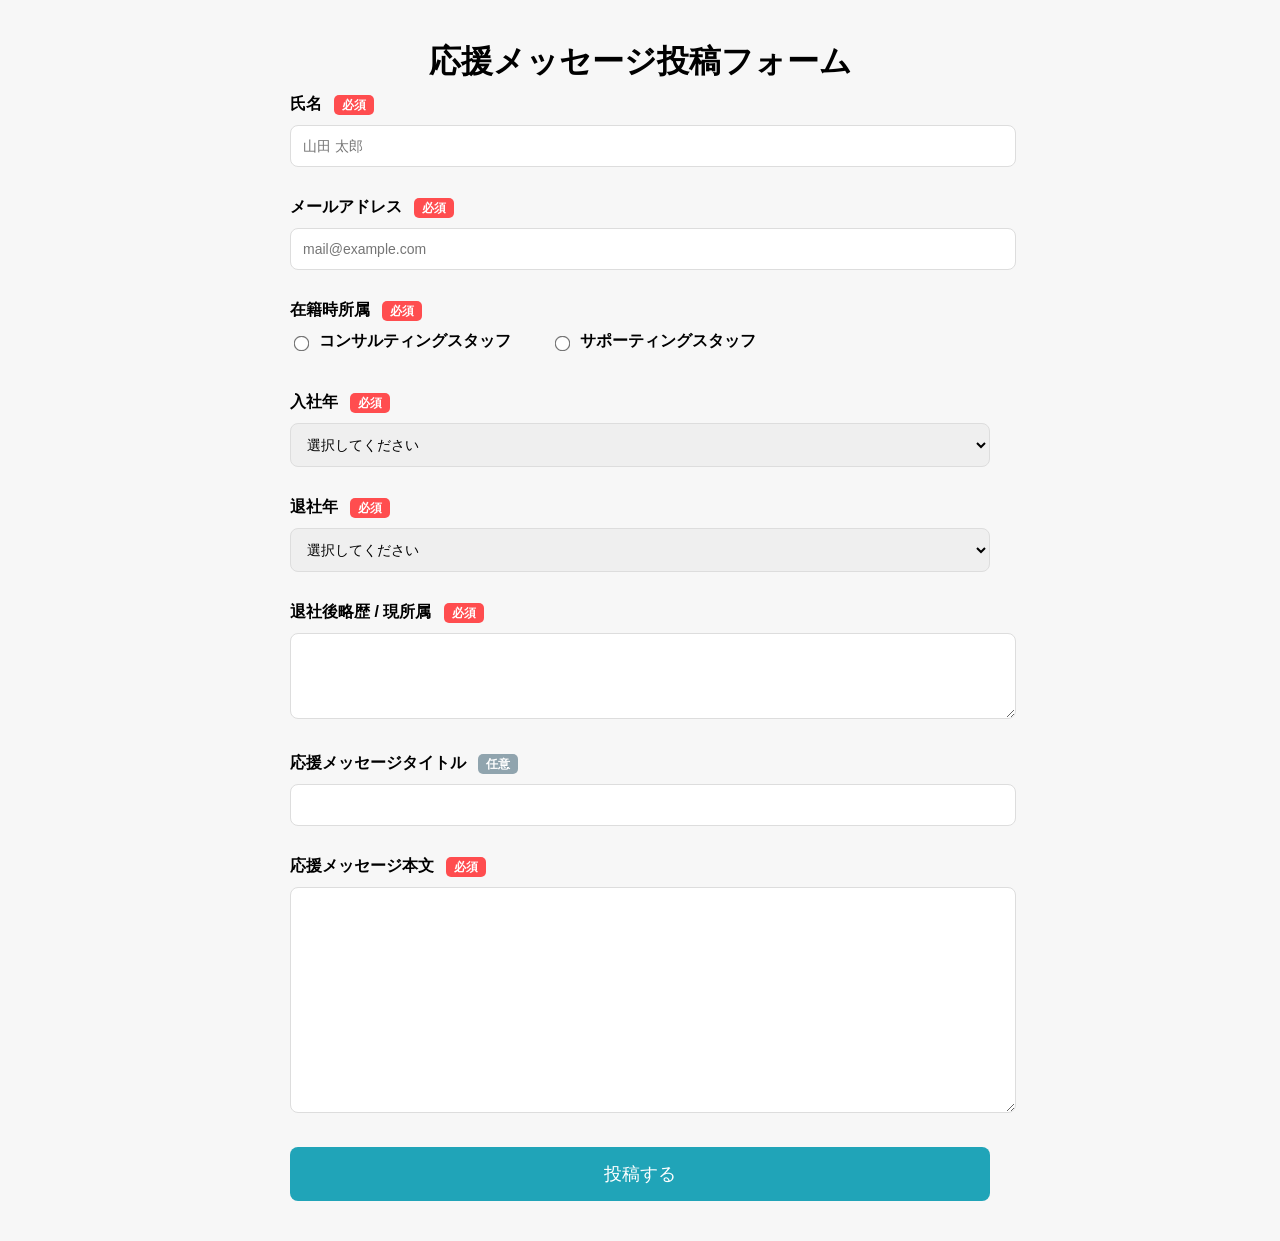
==== index.html @ 02ba63cc "Add files via upload" ====
<!DOCTYPE html>
<html lang="ja">
<head>
  <meta charset="UTF-8">
  <title>応援メッセージ投稿フォーム</title>
  <link rel="stylesheet" href="style.css">
</head>
<body>

<div class="wrapper">
  <h1>応援メッセージ投稿フォーム</h1>

  <form id="myForm">
    <!-- 氏名 -->
    <div class="form-group">
      <label>氏名 <span class="badge required">必須</span></label>
      <input type="text" name="entry.2079323008" placeholder="山田 太郎" required>
    </div>

    <!-- メール -->
    <div class="form-group">
      <label>メールアドレス <span class="badge required">必須</span></label>
      <input type="email" name="entry.8506932" placeholder="mail@example.com" required>
    </div>

    <!-- 在籍時所属 -->
    <div class="form-group">
      <label>在籍時所属 <span class="badge required">必須</span></label>
      <div class="radio-box">
        <label><input type="radio" name="entry.1143568180" value="コンサルティングスタッフ" required> コンサルティングスタッフ</label>
        <label><input type="radio" name="entry.1143568180" value="サポーティングスタッフ" required> サポーティングスタッフ</label>
      </div>
    </div>

    <!-- 入社年 -->
    <div class="form-group">
      <label>入社年 <span class="badge required">必須</span></label>
      <select name="entry.83428756" required>
        <option value="">選択してください</option>
        <option>1995</option><option>1996</option><option>1997</option><option>1998</option>
        <option>1999</option><option>2000</option><option>2001</option><option>2002</option>
        <option>2003</option><option>2004</option><option>2005</option><option>2006</option>
        <option>2007</option><option>2008</option><option>2009</option><option>2010</option>
        <option>2011</option><option>2012</option><option>2013</option><option>2014</option>
        <option>2015</option><option>2016</option><option>2017</option><option>2018</option>
        <option>2019</option><option>2020</option><option>2021</option><option>2022</option>
        <option>2023</option><option>2024</option><option>2025</option><option>2026</option>
      </select>
    </div>

    <!-- 退社年 -->
    <div class="form-group">
      <label>退社年 <span class="badge required">必須</span></label>
      <select name="entry.1013753232" required>
        <option value="">選択してください</option>
        <option>1995</option><option>1996</option><option>1997</option><option>1998</option>
        <option>1999</option><option>2000</option><option>2001</option><option>2002</option>
        <option>2003</option><option>2004</option><option>2005</option><option>2006</option>
        <option>2007</option><option>2008</option><option>2009</option><option>2010</option>
        <option>2011</option><option>2012</option><option>2013</option><option>2014</option>
        <option>2015</option><option>2016</option><option>2017</option><option>2018</option>
        <option>2019</option><option>2020</option><option>2021</option><option>2022</option>
        <option>2023</option><option>2024</option><option>2025</option><option>2026</option>
      </select>
    </div>

    <!-- 経歴 -->
    <div class="form-group">
      <label>退社後略歴 / 現所属 <span class="badge required">必須</span></label>
      <textarea name="entry.1555634786" required rows="2" ></textarea>
    </div>

    <!-- タイトル -->
    <div class="form-group">
      <label>応援メッセージタイトル <span class="badge optional">任意</span></label>
      <input type="text" name="entry.2121020883">
    </div>

    <!-- 本文 -->
    <div class="form-group">
      <label>応援メッセージ本文 <span class="badge required">必須</span></label>
      <textarea name="entry.192152360" required rows=""></textarea>
    </div>

    <button type="submit">投稿する</button>
  </form>

  </div>
</div>

<script>
  const form = document.getElementById('myForm');
  const success = document.getElementById('successMessage');

  form.addEventListener('submit', function(e) {
    e.preventDefault();

    const url = "https://docs.google.com/forms/d/e/1FAIpQLSdGJZWt-93YMYYefN2bBK1kmXZpijWSLK-l64NF6qEQIdXqtQ/formResponse";
    const data = new FormData(form);

    fetch(url, {
      method: "POST",
      mode: "no-cors",
      body: data
    }).then(() => {
      form.style.display = "none";
      success.style.display = "block";
    }).catch(() => {
      alert("送信中にエラーが発生しました。もう一度お試しください。");
    });
  });
</script>

</body>
</html>
---- style.css ----
body {
  font-family: "Noto Sans JP", sans-serif;
  background: #f7f7f7;
  margin: 0;
}

.wrapper {
  max-width: 700px;
  margin: 40px auto;
}

h1 {
  text-align: center;
  margin-bottom: 10px;
}

.desc {
  text-align: center;
  color: #666;
  margin-bottom: 40px;
}

/* フォーム */
.form-group {
  margin-bottom: 30px;
}

label {
  font-weight: bold;
  display: block;
  margin-bottom: 10px;
}

/* バッジ */
.badge {
  font-size: 12px;
  padding: 3px 8px;
  border-radius: 5px;
  margin-left: 8px;
}

.required {
  background: #ff4d4f;
  color: white;
}

.optional {
  background: #90a4ae;
  color: white;
}

/* 名前横並び */
.name-row {
  display: flex;
  gap: 10px;
}

.name-row div {
  flex: 1;
}

/* 入力 */
input, select, textarea {
  width: 100%;
  padding: 12px;
  border-radius: 8px;
  border: 1px solid #ddd;
  font-size: 14px;
}

textarea {
  height: 150px;
}

/* ラジオ */
.radio-box {
  display: flex;
  gap: 40px;
}

.radio-box label {
  display: flex;
  align-items: center;
  gap: 8px;
  white-space: nowrap; /* ← これが重要 */
}

    .radio-box input {
      transform: scale(1.2); /* 少し大きく */
    }

/* ボタン */
button {
  width: 100%;
  background: #20a4b8;
  color: white;
  border: none;
  padding: 15px;
  border-radius: 8px;
  font-size: 18px;
  cursor: pointer;
}

button:hover {
  opacity: 0.9;
  
}
button {
  position: relative;
  z-index: 10;
}

iframe {
  pointer-events: none;
}

/* 経歴（略歴） */
textarea[name="entry.1555634786"] {
  height: 60px; /* 小さめ、2行くらい */
}

/* 応援メッセージ本文 */
textarea[name="entry.192152360"] {
  height: 200px; /* 大きめ、8行くらい */
}
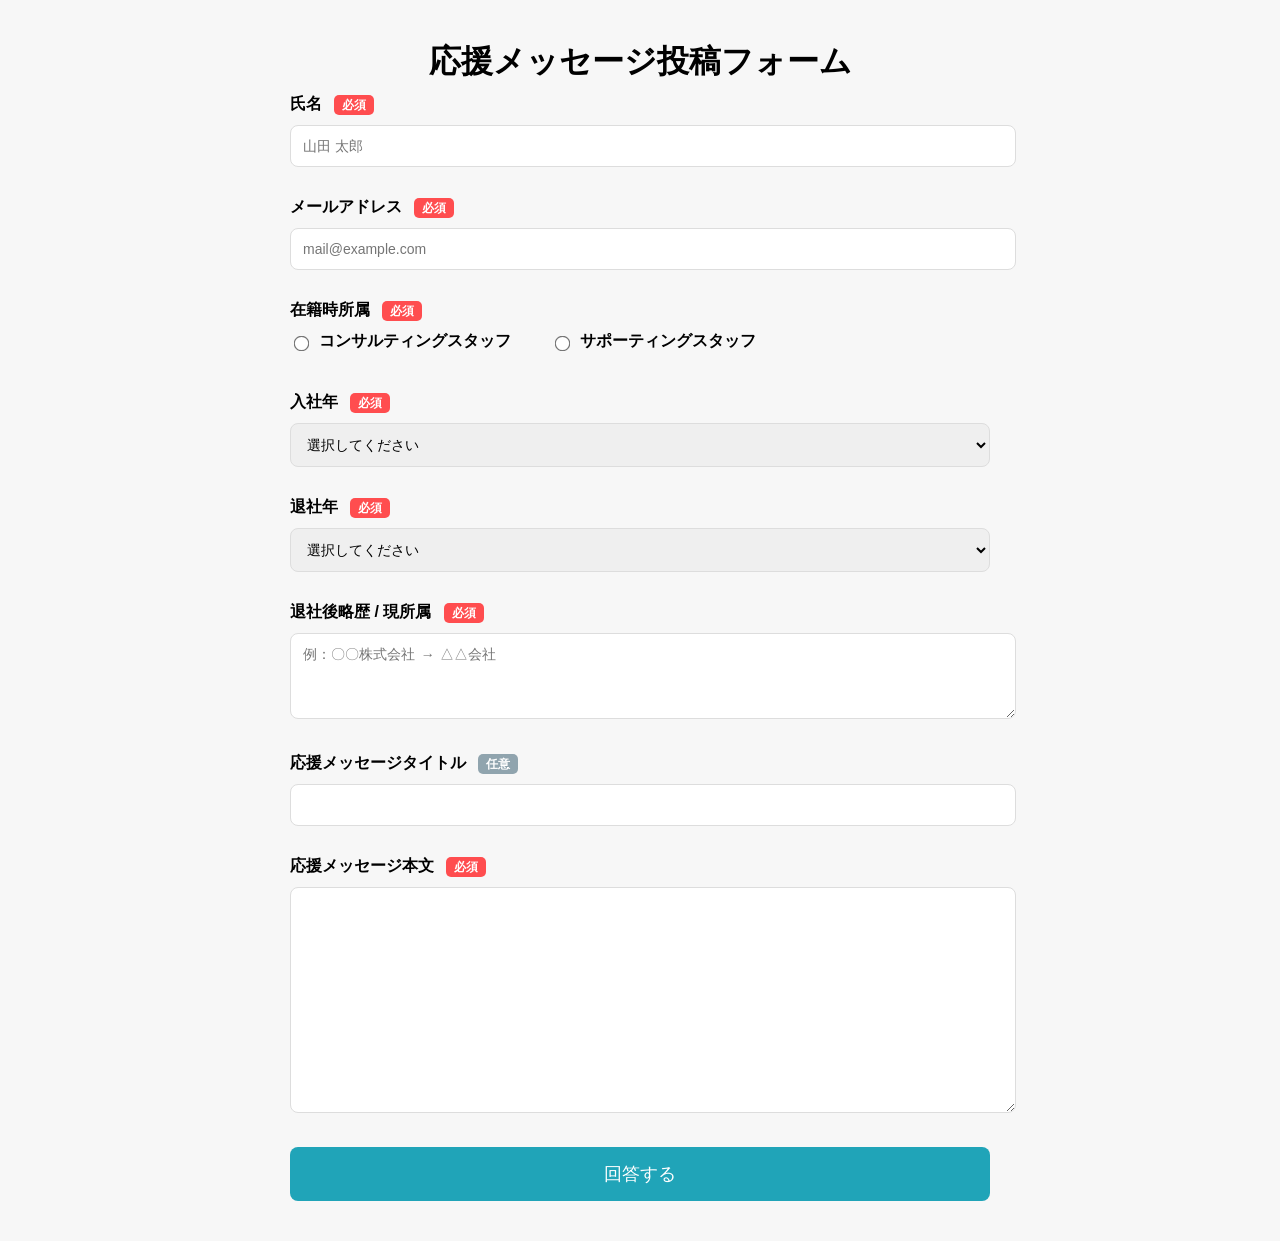
==== commit 93c1249a: "Add files via upload" ====
--- a/index.html
+++ b/index.html
@@ -4,13 +4,28 @@
   <meta charset="UTF-8">
   <title>応援メッセージ投稿フォーム</title>
   <link rel="stylesheet" href="style.css">
+  <style>
+    /* 送信完了メッセージ非表示にしておく */
+    #successMessage {
+      display: none;
+      text-align: center;
+      font-size: 18px;
+      color: #20a4b8;
+      margin-top: 20px;
+    }
+  </style>
 </head>
 <body>
 
 <div class="wrapper">
   <h1>応援メッセージ投稿フォーム</h1>
 
-  <form id="myForm">
+  <!-- hidden iframe -->
+  <iframe name="hidden_iframe" id="hidden_iframe" style="display:none;"></iframe>
+
+  <form action="https://docs.google.com/forms/d/e/1FAIpQLSdGJZWt-93YMYYefN2bBK1kmXZpijWSLK-l64NF6qEQIdXqtQ/formResponse"
+        method="POST" target="hidden_iframe" onsubmit="showMessage()">
+
     <!-- 氏名 -->
     <div class="form-group">
       <label>氏名 <span class="badge required">必須</span></label>
@@ -23,7 +38,7 @@
       <input type="email" name="entry.8506932" placeholder="mail@example.com" required>
     </div>
 
-    <!-- 在籍時所属 -->
+    <!-- 所属 -->
     <div class="form-group">
       <label>在籍時所属 <span class="badge required">必須</span></label>
       <div class="radio-box">
@@ -67,7 +82,7 @@
     <!-- 経歴 -->
     <div class="form-group">
       <label>退社後略歴 / 現所属 <span class="badge required">必須</span></label>
-      <textarea name="entry.1555634786" required rows="2" ></textarea>
+      <textarea name="entry.1555634786" required rows="3" placeholder="例：〇〇株式会社 → △△会社"></textarea>
     </div>
 
     <!-- タイトル -->
@@ -79,36 +94,22 @@
     <!-- 本文 -->
     <div class="form-group">
       <label>応援メッセージ本文 <span class="badge required">必須</span></label>
-      <textarea name="entry.192152360" required rows=""></textarea>
+      <textarea name="entry.192152360" required rows="8"></textarea>
     </div>
 
-    <button type="submit">投稿する</button>
+    <button type="submit">回答する</button>
   </form>
 
-  </div>
+  <div id="successMessage">送信が完了しました！ありがとうございます。</div>
 </div>
 
 <script>
-  const form = document.getElementById('myForm');
-  const success = document.getElementById('successMessage');
-
-  form.addEventListener('submit', function(e) {
-    e.preventDefault();
-
-    const url = "https://docs.google.com/forms/d/e/1FAIpQLSdGJZWt-93YMYYefN2bBK1kmXZpijWSLK-l64NF6qEQIdXqtQ/formResponse";
-    const data = new FormData(form);
-
-    fetch(url, {
-      method: "POST",
-      mode: "no-cors",
-      body: data
-    }).then(() => {
-      form.style.display = "none";
-      success.style.display = "block";
-    }).catch(() => {
-      alert("送信中にエラーが発生しました。もう一度お試しください。");
-    });
-  });
+  function showMessage() {
+    const form = document.getElementById('myForm');
+    const msg = document.getElementById('successMessage');
+    form.style.display = "none";
+    msg.style.display = "block";
+  }
 </script>
 
 </body>
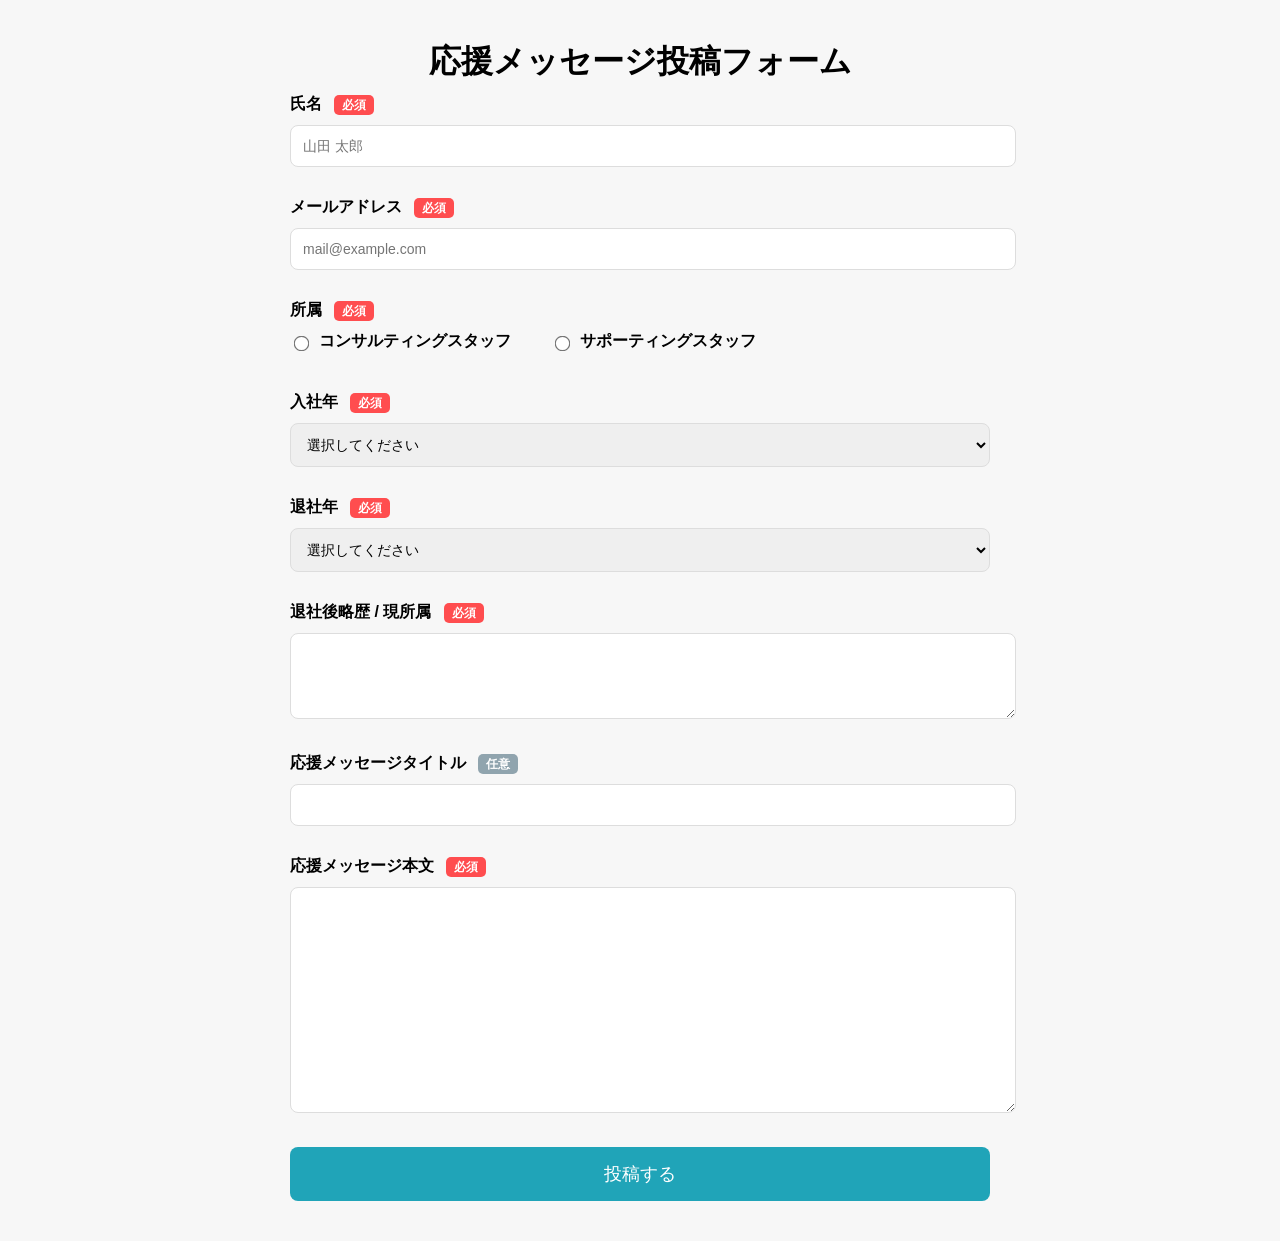
==== commit 701465cd: "Add files via upload" ====
--- a/index.html
+++ b/index.html
@@ -5,13 +5,13 @@
   <title>応援メッセージ投稿フォーム</title>
   <link rel="stylesheet" href="style.css">
   <style>
-    /* 送信完了メッセージ非表示にしておく */
-    #successMessage {
+    .success-message {
       display: none;
       text-align: center;
+      margin-top: 30px;
       font-size: 18px;
       color: #20a4b8;
-      margin-top: 20px;
+      font-weight: bold;
     }
   </style>
 </head>
@@ -20,12 +20,7 @@
 <div class="wrapper">
   <h1>応援メッセージ投稿フォーム</h1>
 
-  <!-- hidden iframe -->
-  <iframe name="hidden_iframe" id="hidden_iframe" style="display:none;"></iframe>
-
-  <form action="https://docs.google.com/forms/d/e/1FAIpQLSdGJZWt-93YMYYefN2bBK1kmXZpijWSLK-l64NF6qEQIdXqtQ/formResponse"
-        method="POST" target="hidden_iframe" onsubmit="showMessage()">
-
+  <form id="myForm">
     <!-- 氏名 -->
     <div class="form-group">
       <label>氏名 <span class="badge required">必須</span></label>
@@ -40,10 +35,16 @@
 
     <!-- 所属 -->
     <div class="form-group">
-      <label>在籍時所属 <span class="badge required">必須</span></label>
+      <label>所属 <span class="badge required">必須</span></label>
       <div class="radio-box">
-        <label><input type="radio" name="entry.1143568180" value="コンサルティングスタッフ" required> コンサルティングスタッフ</label>
-        <label><input type="radio" name="entry.1143568180" value="サポーティングスタッフ" required> サポーティングスタッフ</label>
+        <label>
+          <input type="radio" name="entry.1143568180" required value="コンサルティングスタッフ" >
+          コンサルティングスタッフ
+        </label>
+        <label>
+          <input type="radio" name="entry.1143568180" required value="サポーティングスタッフ" >
+          サポーティングスタッフ
+        </label>
       </div>
     </div>
 
@@ -81,8 +82,8 @@
 
     <!-- 経歴 -->
     <div class="form-group">
-      <label>退社後略歴 / 現所属 <span class="badge required">必須</span></label>
-      <textarea name="entry.1555634786" required rows="3" placeholder="例：〇〇株式会社 → △△会社"></textarea>
+        <label>退社後略歴 / 現所属 <span class="badge required">必須</span></label>
+        <textarea name="entry.1555634786" required rows="3" ></textarea>
     </div>
 
     <!-- タイトル -->
@@ -94,22 +95,39 @@
     <!-- 本文 -->
     <div class="form-group">
       <label>応援メッセージ本文 <span class="badge required">必須</span></label>
-      <textarea name="entry.192152360" required rows="8"></textarea>
+      <textarea name="entry.192152360" required rows="5"></textarea>
     </div>
 
-    <button type="submit">回答する</button>
+    <button type="submit">投稿する</button>
   </form>
 
-  <div id="successMessage">送信が完了しました！ありがとうございます。</div>
+  <div class="success-message" id="successMessage">
+    送信が完了しました！ありがとうございました。
+  </div>
+
 </div>
 
 <script>
-  function showMessage() {
-    const form = document.getElementById('myForm');
-    const msg = document.getElementById('successMessage');
-    form.style.display = "none";
-    msg.style.display = "block";
-  }
+  const form = document.getElementById('myForm');
+  const success = document.getElementById('successMessage');
+
+  form.addEventListener('submit', function(e) {
+    e.preventDefault(); // ページ遷移防止
+
+    const url = "https://docs.google.com/forms/d/e/1FAIpQLSdGJZWt-93YMYYefN2bBK1kmXZpijWSLK-l64NF6qEQIdXqtQ/formResponse";
+    const data = new FormData(form);
+
+    fetch(url, {
+      method: "POST",
+      mode: "no-cors", // GoogleフォームはCORS許可してないので no-cors
+      body: data
+    }).then(() => {
+      form.style.display = "none";     // フォーム非表示
+      success.style.display = "block"; // 完了メッセージ表示
+    }).catch(() => {
+      alert("送信中にエラーが発生しました。もう一度お試しください。");
+    });
+  });
 </script>
 
 </body>
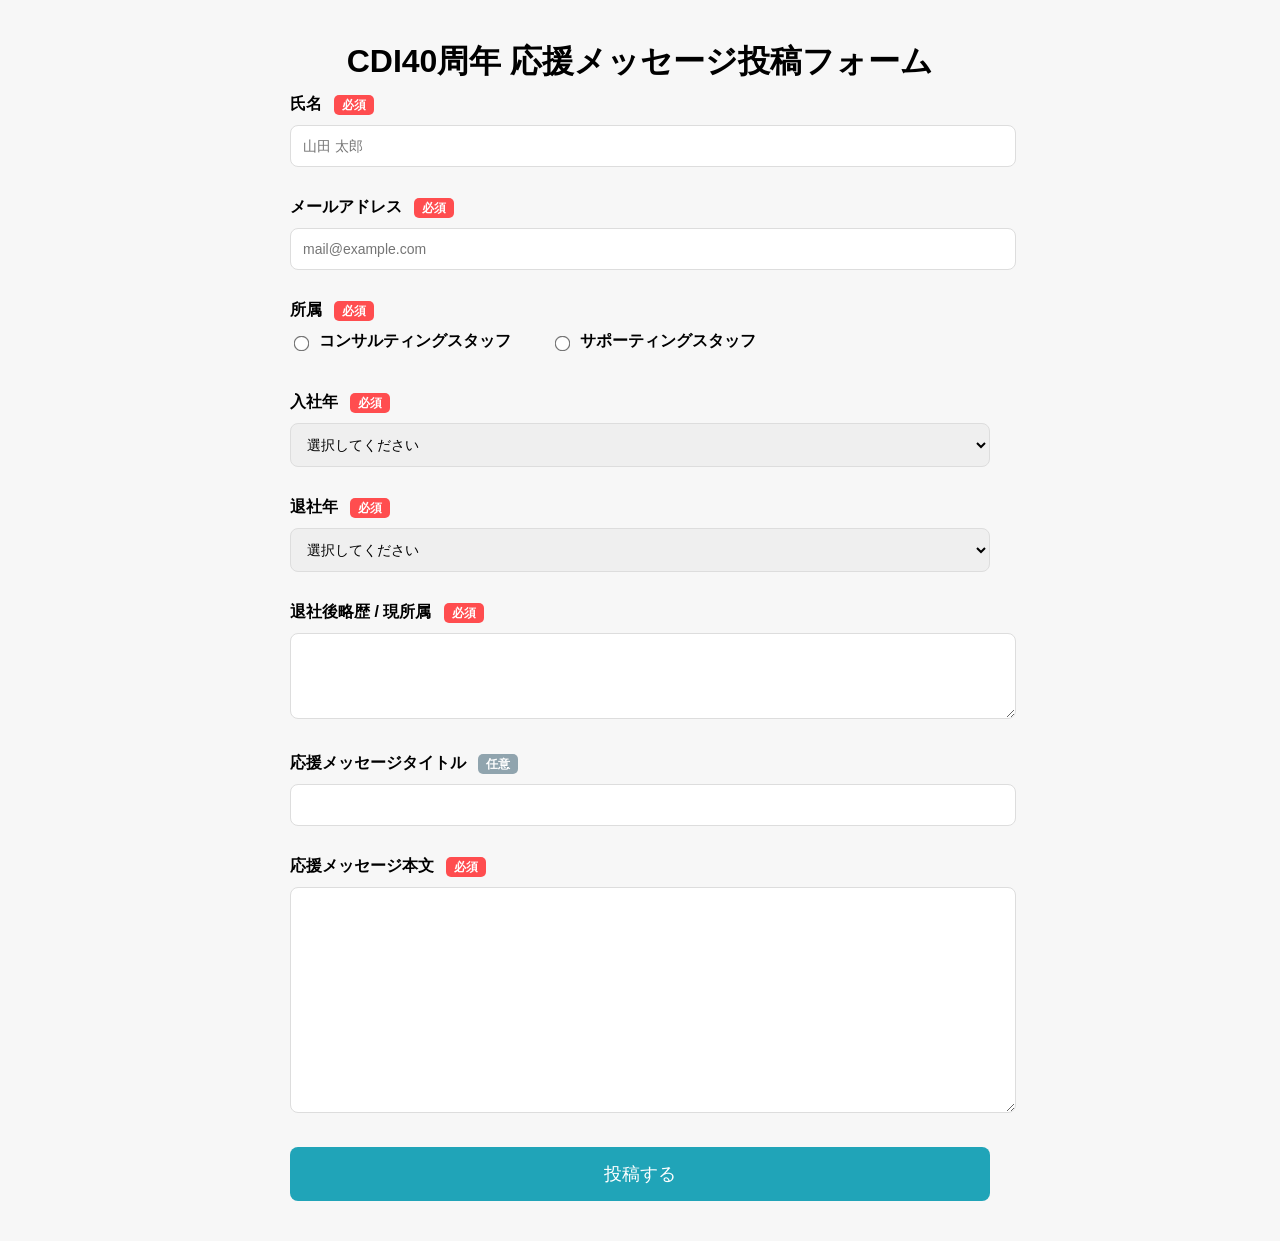
==== commit f46aa9b6: "Add files via upload" ====
--- a/index.html
+++ b/index.html
@@ -18,7 +18,7 @@
 <body>
 
 <div class="wrapper">
-  <h1>応援メッセージ投稿フォーム</h1>
+  <h1>CDI40周年 応援メッセージ投稿フォーム</h1>
 
   <form id="myForm">
     <!-- 氏名 -->
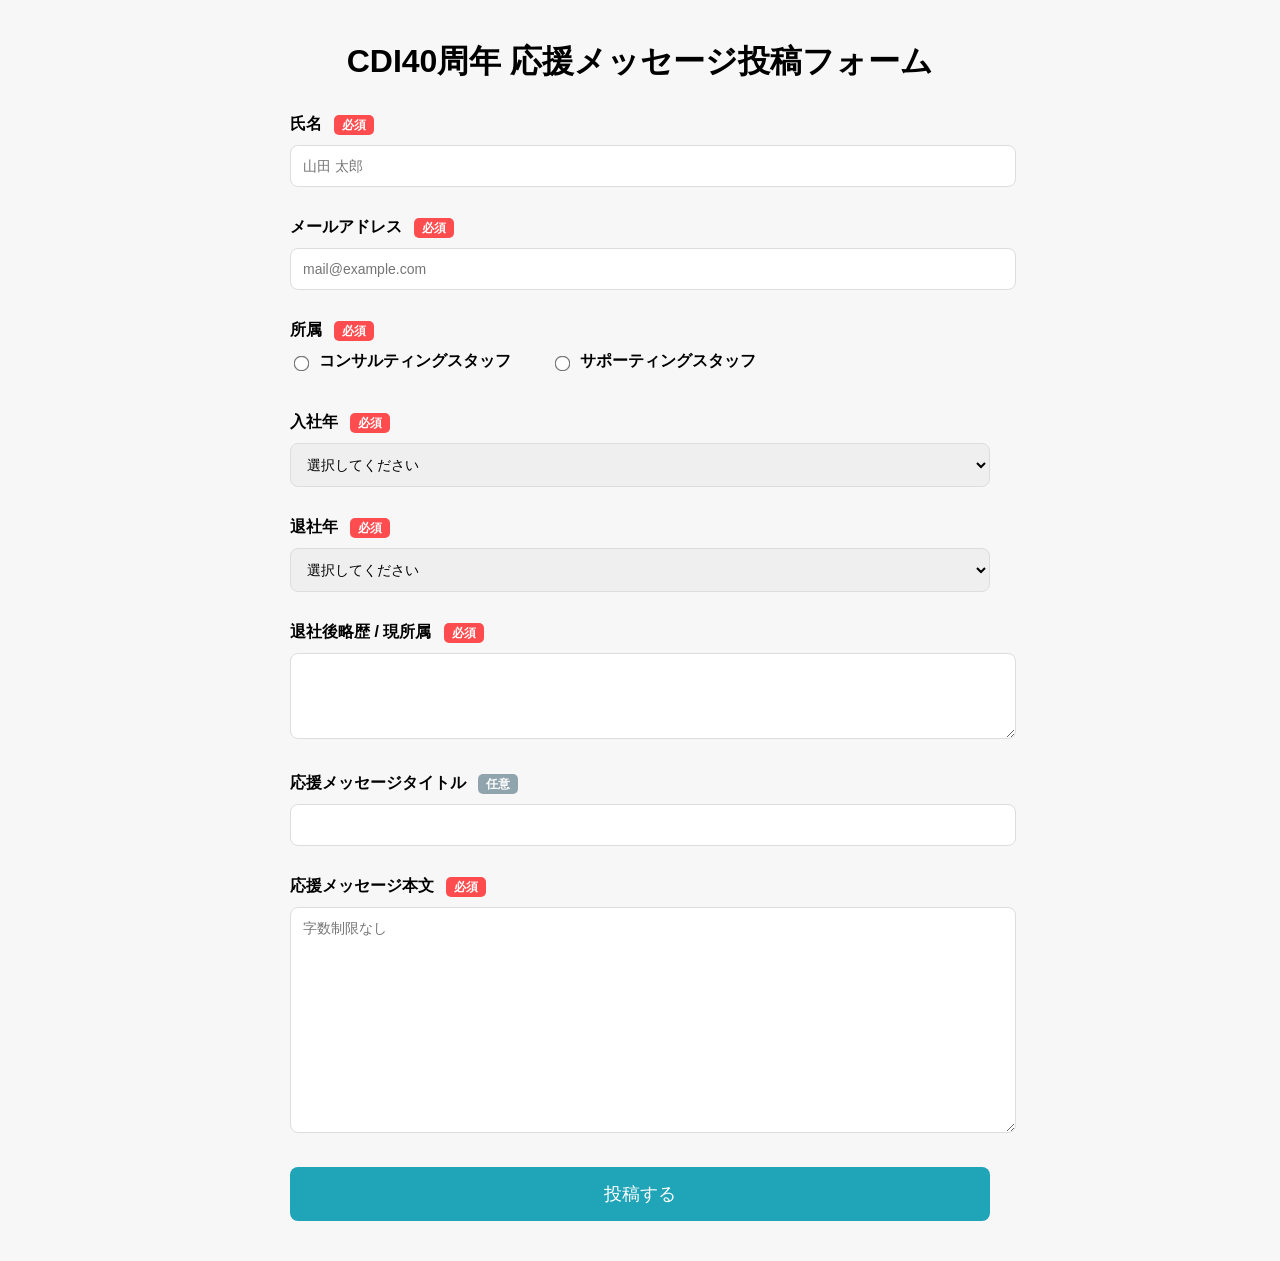
==== commit 4ae12294: "Add files via upload" ====
--- a/index.html
+++ b/index.html
@@ -53,6 +53,9 @@
       <label>入社年 <span class="badge required">必須</span></label>
       <select name="entry.83428756" required>
         <option value="">選択してください</option>
+        <option>1985</option><option>1986</option><option>1987</option><option>1988</option>
+        <option>1989</option><option>1990</option><option>1991</option><option>1992</option>
+        <option>1993</option><option>1994</option>
         <option>1995</option><option>1996</option><option>1997</option><option>1998</option>
         <option>1999</option><option>2000</option><option>2001</option><option>2002</option>
         <option>2003</option><option>2004</option><option>2005</option><option>2006</option>
@@ -69,6 +72,9 @@
       <label>退社年 <span class="badge required">必須</span></label>
       <select name="entry.1013753232" required>
         <option value="">選択してください</option>
+        <option>1985</option><option>1986</option><option>1987</option><option>1988</option>
+        <option>1989</option><option>1990</option><option>1991</option><option>1992</option>
+        <option>1993</option><option>1994</option>
         <option>1995</option><option>1996</option><option>1997</option><option>1998</option>
         <option>1999</option><option>2000</option><option>2001</option><option>2002</option>
         <option>2003</option><option>2004</option><option>2005</option><option>2006</option>
@@ -95,7 +101,7 @@
     <!-- 本文 -->
     <div class="form-group">
       <label>応援メッセージ本文 <span class="badge required">必須</span></label>
-      <textarea name="entry.192152360" required rows="5"></textarea>
+      <textarea name="entry.192152360" required rows="5" placeholder="字数制限なし"></textarea>
     </div>
 
     <button type="submit">投稿する</button>
--- a/style.css
+++ b/style.css
@@ -11,7 +11,7 @@
 
 h1 {
   text-align: center;
-  margin-bottom: 10px;
+  margin-bottom: 30px;
 }
 
 .desc {
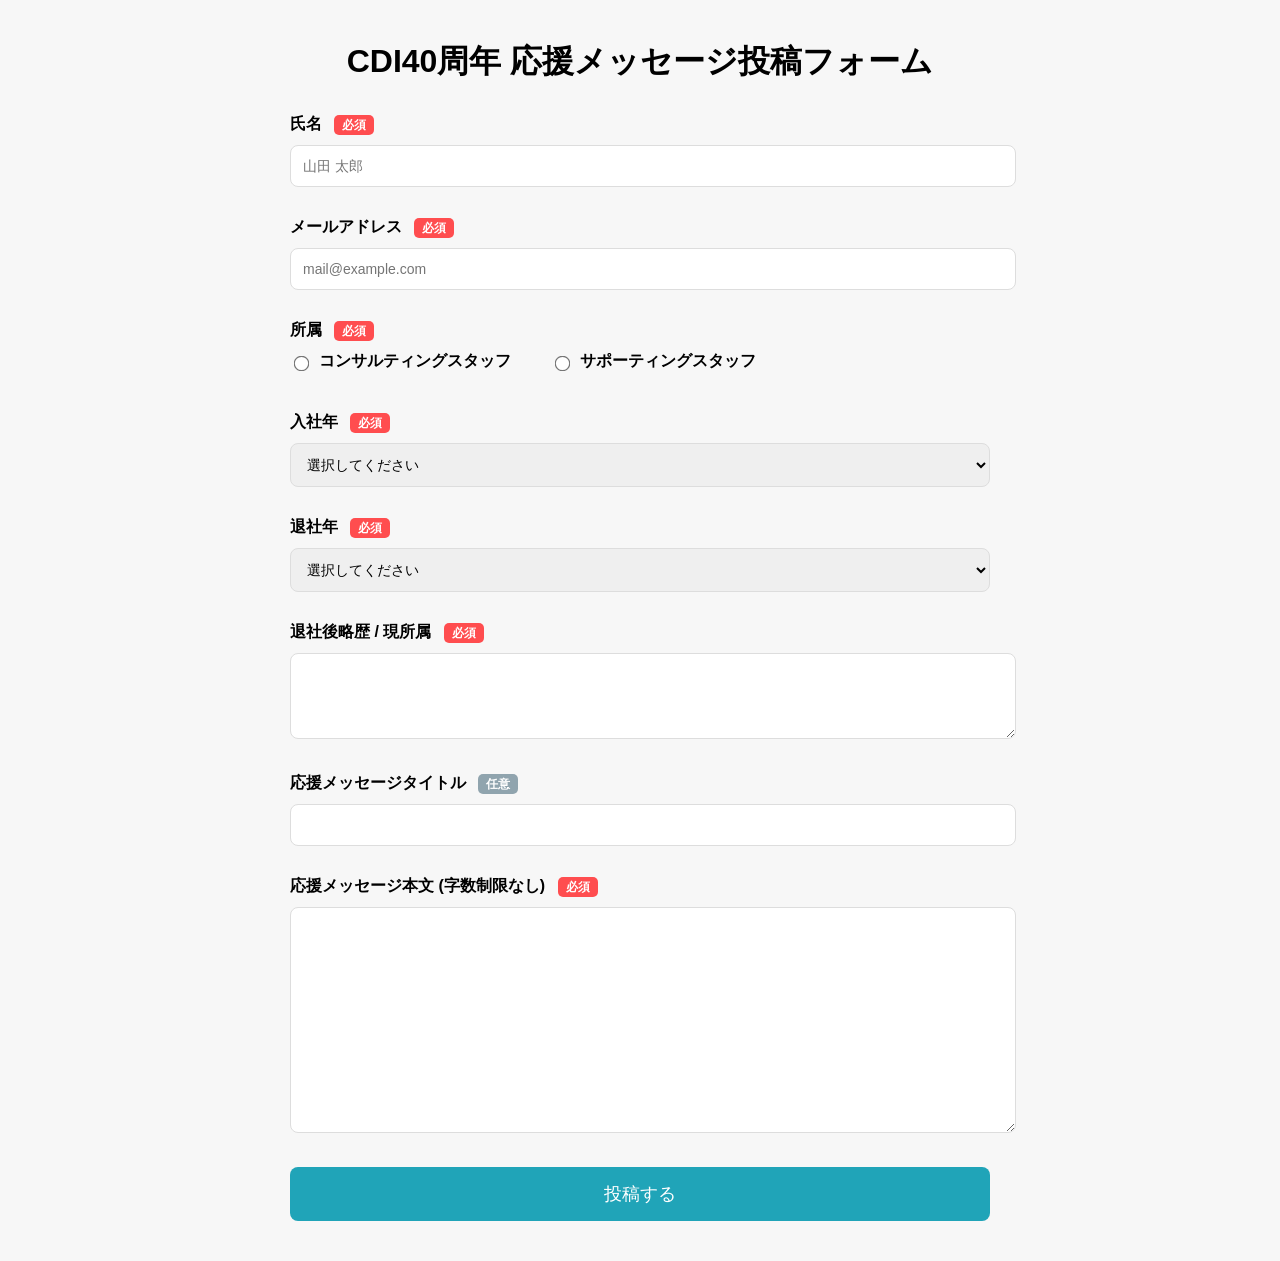
==== commit bd7f6042: "Add files via upload" ====
--- a/index.html
+++ b/index.html
@@ -100,8 +100,8 @@
 
     <!-- 本文 -->
     <div class="form-group">
-      <label>応援メッセージ本文 <span class="badge required">必須</span></label>
-      <textarea name="entry.192152360" required rows="5" placeholder="字数制限なし"></textarea>
+      <label>応援メッセージ本文 (字数制限なし) <span class="badge required">必須</span></label>
+      <textarea name="entry.192152360" required rows="5" ></textarea>
     </div>
 
     <button type="submit">投稿する</button>
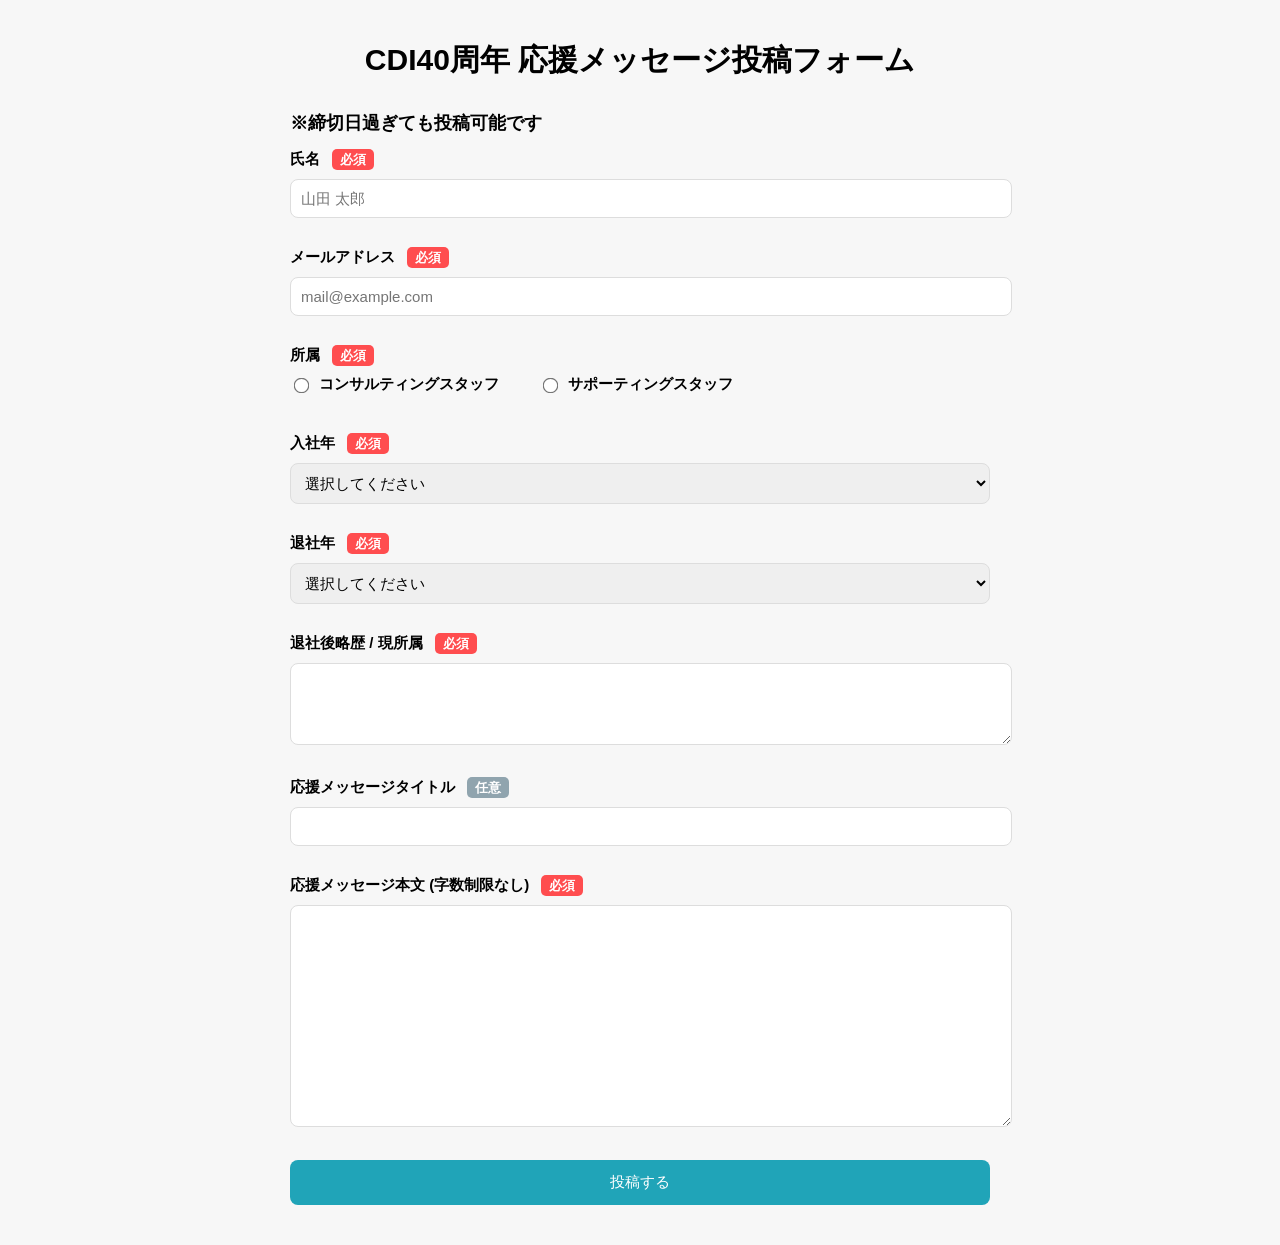
==== commit 9e19b87d: "Add files via upload" ====
--- a/index.html
+++ b/index.html
@@ -20,7 +20,11 @@
 <div class="wrapper">
   <h1>CDI40周年 応援メッセージ投稿フォーム</h1>
 
+<div class="form">
+  <h2>※締切日過ぎても投稿可能です</h2>
+
   <form id="myForm">
+  
     <!-- 氏名 -->
     <div class="form-group">
       <label>氏名 <span class="badge required">必須</span></label>
--- a/style.css
+++ b/style.css
@@ -2,124 +2,130 @@
   font-family: "Noto Sans JP", sans-serif;
   background: #f7f7f7;
   margin: 0;
+  font-size: 12px; /* ← 全体のベースフォントサイズを小さく */
+  margin-bottom: 20px
 }
-
+ 
 .wrapper {
   max-width: 700px;
   margin: 40px auto;
 }
-
+ 
 h1 {
   text-align: center;
   margin-bottom: 30px;
+  font-size: 30px; /* ← 小さく */
 }
-
+ 
 .desc {
   text-align: center;
   color: #666;
   margin-bottom: 40px;
 }
-
+ 
 /* フォーム */
 .form-group {
   margin-bottom: 30px;
 }
-
+ 
 label {
   font-weight: bold;
   display: block;
   margin-bottom: 10px;
+  font-size: 15px; /* ← 小さく */
 }
-
+ 
 /* バッジ */
 .badge {
-  font-size: 12px;
+  font-size: 13px; /* ← 小さく */
   padding: 3px 8px;
   border-radius: 5px;
   margin-left: 8px;
 }
-
+ 
 .required {
   background: #ff4d4f;
   color: white;
 }
-
+ 
 .optional {
   background: #90a4ae;
   color: white;
 }
-
+ 
 /* 名前横並び */
 .name-row {
   display: flex;
   gap: 10px;
 }
-
+ 
 .name-row div {
   flex: 1;
 }
-
+ 
 /* 入力 */
 input, select, textarea {
   width: 100%;
-  padding: 12px;
+  padding: 10px; /* ← 少し詰める */
   border-radius: 8px;
   border: 1px solid #ddd;
-  font-size: 14px;
+  font-size: 15px; /* ← 小さく */
 }
-
+ 
 textarea {
   height: 150px;
 }
-
+ 
 /* ラジオ */
 .radio-box {
   display: flex;
   gap: 40px;
 }
-
+ 
 .radio-box label {
   display: flex;
   align-items: center;
   gap: 8px;
-  white-space: nowrap; /* ← これが重要 */
+  white-space: nowrap;
+  font-size: 15px; /* ← 小さく */
 }
-
-    .radio-box input {
-      transform: scale(1.2); /* 少し大きく */
-    }
-
+ 
+.radio-box input {
+  transform: scale(1.2);
+}
+ 
 /* ボタン */
 button {
   width: 100%;
   background: #20a4b8;
   color: white;
   border: none;
-  padding: 15px;
+  padding: 13px; /* ← 少し詰める */
   border-radius: 8px;
-  font-size: 18px;
+  font-size: 15px; /* ← 小さく */
   cursor: pointer;
 }
-
+ 
 button:hover {
   opacity: 0.9;
-  
 }
+ 
 button {
   position: relative;
   z-index: 10;
 }
-
+ 
 iframe {
   pointer-events: none;
 }
-
+ 
 /* 経歴（略歴） */
 textarea[name="entry.1555634786"] {
-  height: 60px; /* 小さめ、2行くらい */
+  height: 60px;
 }
-
+ 
 /* 応援メッセージ本文 */
 textarea[name="entry.192152360"] {
-  height: 200px; /* 大きめ、8行くらい */
+  height: 200px;
 }
+ 
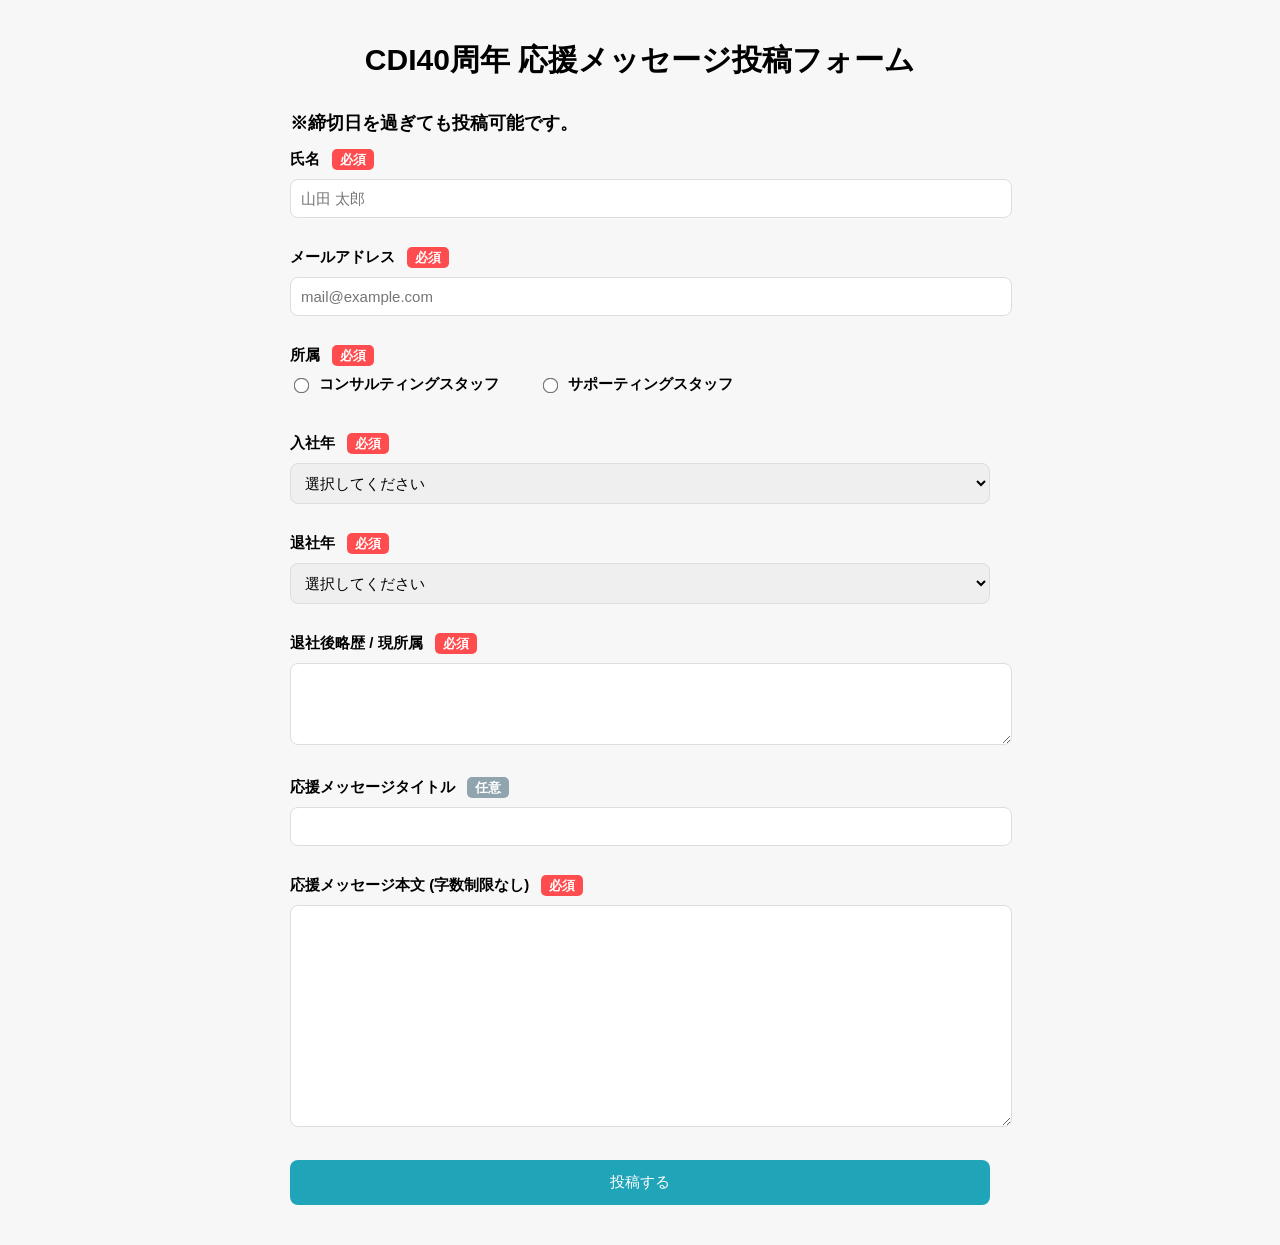
==== commit aaaf715b: "Add files via upload" ====
--- a/index.html
+++ b/index.html
@@ -21,7 +21,7 @@
   <h1>CDI40周年 応援メッセージ投稿フォーム</h1>
 
 <div class="form">
-  <h2>※締切日過ぎても投稿可能です</h2>
+  <h2>※締切日を過ぎても投稿可能です。</h2>
 
   <form id="myForm">
   
